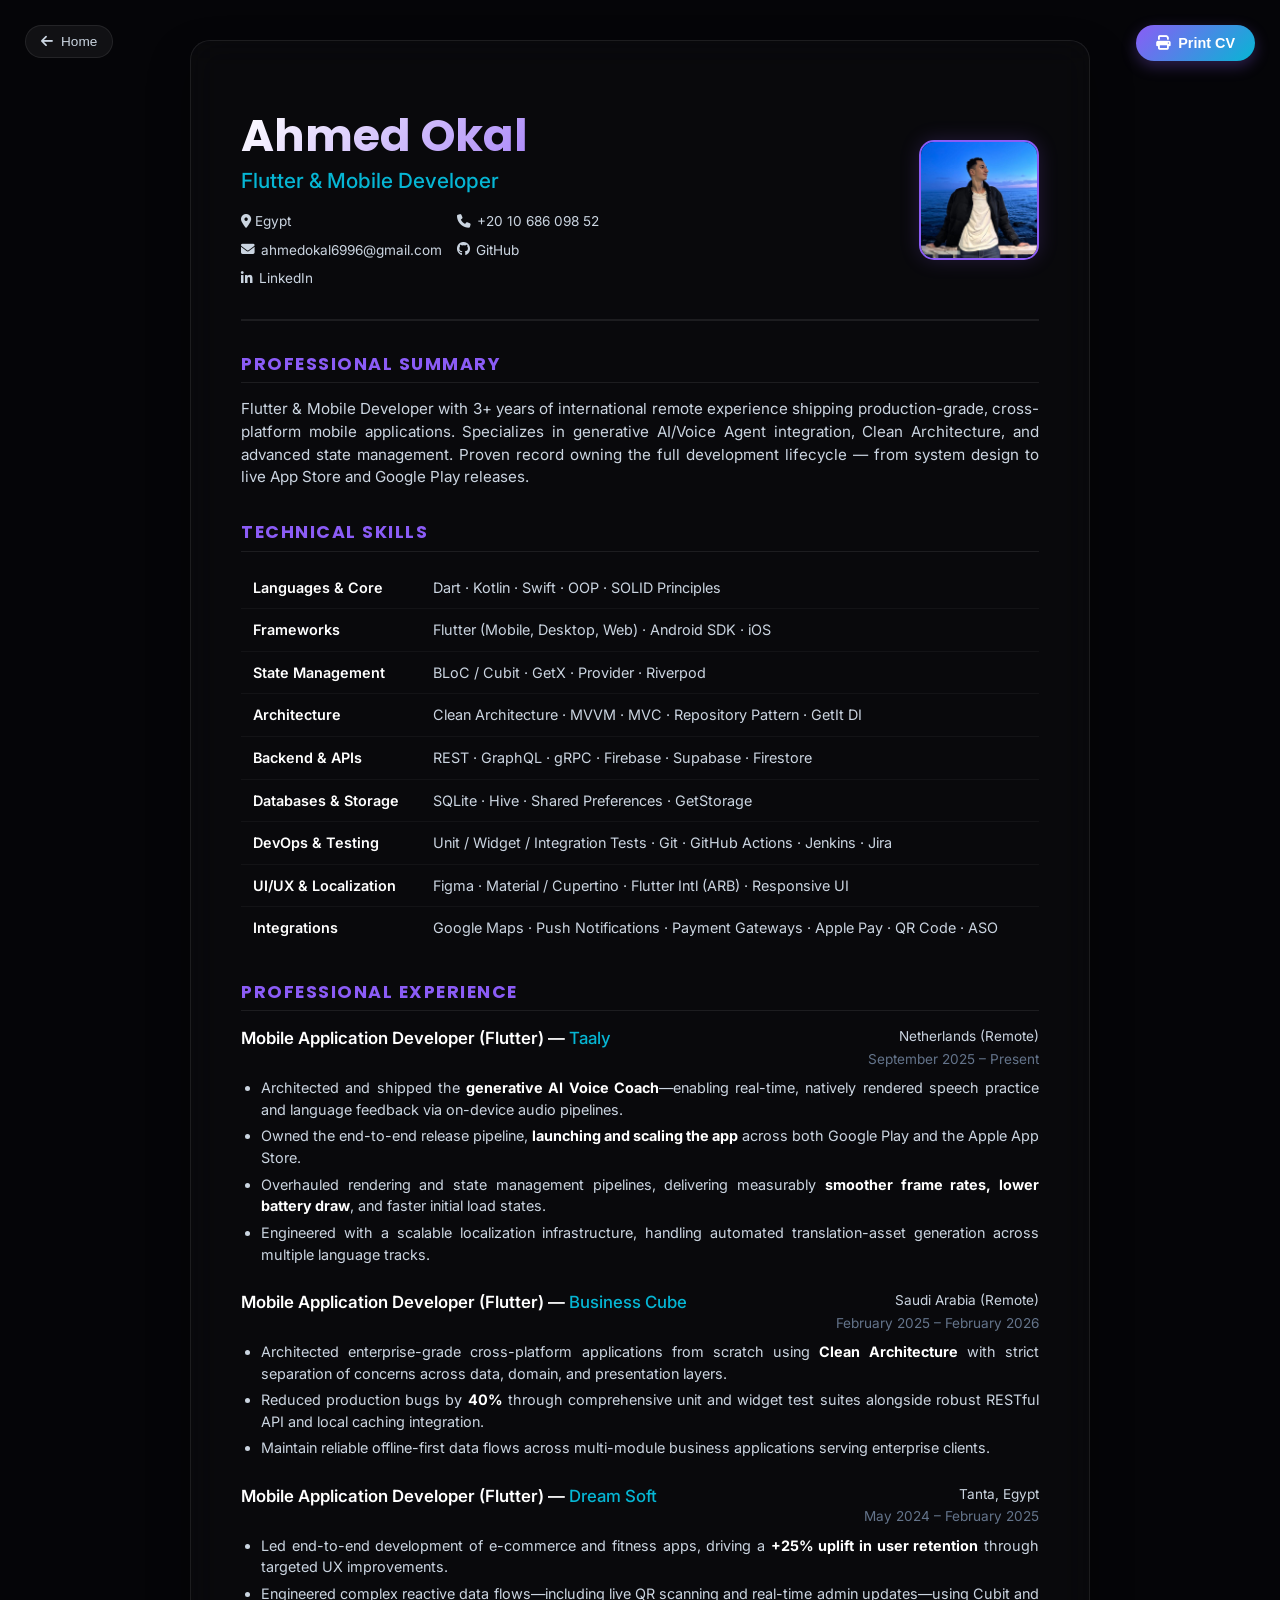
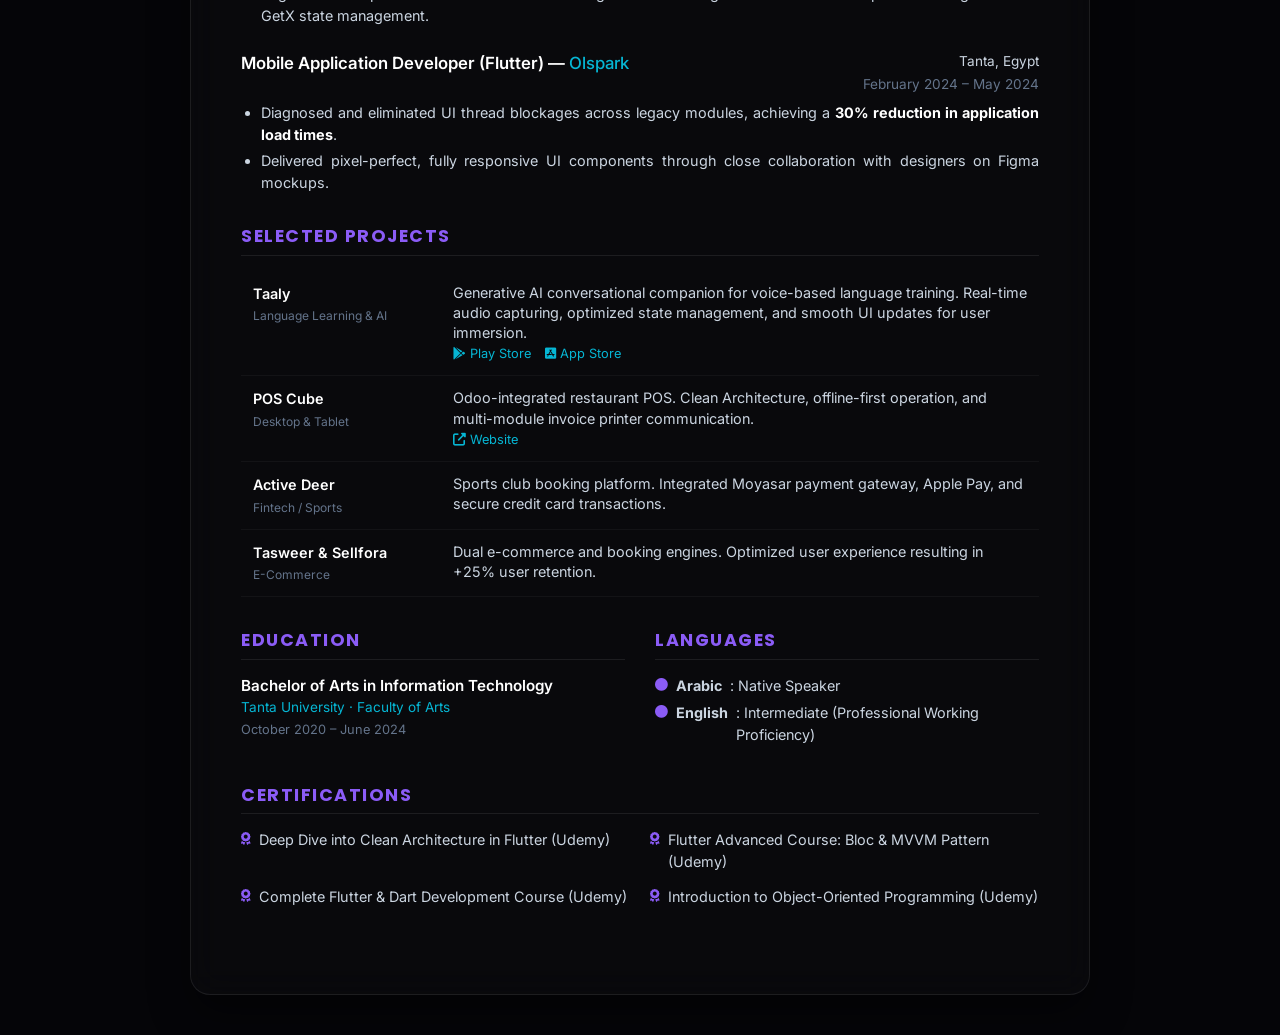
==== cv.html @ f55eb4d9 "feat: add interactive CV page and configure project workspace environment" ====
<!DOCTYPE html>
<html lang="en">
<head>
    <meta charset="UTF-8">
    <meta name="viewport" content="width=device-width, initial-scale=1.0">
    <title>Ahmed Okal | CV</title>
    <link rel="preconnect" href="https://fonts.googleapis.com">
    <link rel="preconnect" href="https://fonts.gstatic.com" crossorigin>
    <link href="https://fonts.googleapis.com/css2?family=Inter:wght@300;400;500;600;700&family=Poppins:wght@500;600;700&display=swap" rel="stylesheet">
    <link rel="stylesheet" href="https://cdnjs.cloudflare.com/ajax/libs/font-awesome/6.4.0/css/all.min.css">
    <style>
        :root {
            --bg-color: #050508;
            --container-bg: rgba(255, 255, 255, 0.02);
            --text-primary: #ffffff;
            --text-secondary: #cbd5e1;
            --text-muted: #64748b;
            --accent: #8b5cf6;
            --accent-secondary: #06b6d4;
            --border-color: rgba(255, 255, 255, 0.08);
        }

        * {
            margin: 0;
            padding: 0;
            box-sizing: border-box;
        }

        body {
            font-family: 'Inter', sans-serif;
            background-color: var(--bg-color);
            color: var(--text-primary);
            line-height: 1.5;
            padding: 40px 20px;
            display: flex;
            justify-content: center;
        }

        .cv-container {
            max-width: 900px;
            width: 100%;
            background-color: var(--container-bg);
            backdrop-filter: blur(16px);
            border: 1px solid var(--border-color);
            border-radius: 20px;
            padding: 50px;
            box-shadow: 0 20px 40px rgba(0, 0, 0, 0.4);
            position: relative;
        }

        /* Printable / Floating Action Button */
        .print-btn {
            position: absolute;
            top: 25px;
            right: 25px;
            padding: 10px 20px;
            background: linear-gradient(135deg, var(--accent), var(--accent-secondary));
            color: white;
            border: none;
            border-radius: 30px;
            font-weight: 600;
            cursor: pointer;
            display: flex;
            align-items: center;
            gap: 8px;
            box-shadow: 0 5px 15px rgba(139, 92, 246, 0.3);
            transition: transform 0.2s, box-shadow 0.2s;
            font-size: 0.9rem;
        }

        .print-btn:hover {
            transform: translateY(-2px);
            box-shadow: 0 8px 20px rgba(139, 92, 246, 0.4);
        }

        .back-btn {
            position: absolute;
            top: 25px;
            left: 25px;
            padding: 8px 15px;
            background: rgba(255, 255, 255, 0.05);
            color: var(--text-secondary);
            border: 1px solid var(--border-color);
            border-radius: 30px;
            cursor: pointer;
            display: flex;
            align-items: center;
            gap: 8px;
            font-size: 0.85rem;
            transition: all 0.2s;
        }

        .back-btn:hover {
            background: rgba(255, 255, 255, 0.1);
            color: white;
        }

        /* Header block */
        .cv-header {
            display: flex;
            justify-content: space-between;
            align-items: center;
            border-bottom: 2px solid var(--border-color);
            padding-bottom: 30px;
            margin-bottom: 30px;
            margin-top: 20px;
        }

        .header-left h1 {
            font-family: 'Poppins', sans-serif;
            font-size: 2.8rem;
            font-weight: 700;
            line-height: 1.1;
            margin-bottom: 5px;
            background: linear-gradient(135deg, #ffffff, var(--accent));
            -webkit-background-clip: text;
            -webkit-text-fill-color: transparent;
        }

        .header-left h2 {
            font-size: 1.3rem;
            color: var(--accent-secondary);
            font-weight: 500;
            margin-bottom: 15px;
        }

        .contact-info {
            display: grid;
            grid-template-columns: repeat(2, 1fr);
            gap: 8px 15px;
            font-size: 0.85rem;
            color: var(--text-secondary);
        }

        .contact-info a {
            color: var(--text-secondary);
            text-decoration: none;
            transition: color 0.2s;
            display: inline-flex;
            align-items: center;
            gap: 6px;
        }

        .contact-info a:hover {
            color: var(--accent-secondary);
        }

        .header-right {
            width: 120px;
            height: 120px;
            border-radius: 15px;
            overflow: hidden;
            border: 2px solid var(--accent);
            box-shadow: 0 0 20px rgba(139, 92, 246, 0.2);
            flex-shrink: 0;
        }

        .header-right img {
            width: 100%;
            height: 100%;
            object-fit: cover;
        }

        /* CV Sections */
        .cv-section {
            margin-bottom: 30px;
        }

        .cv-section-title {
            font-family: 'Poppins', sans-serif;
            font-size: 1.1rem;
            text-transform: uppercase;
            letter-spacing: 1.5px;
            color: var(--accent);
            margin-bottom: 15px;
            border-bottom: 1px solid var(--border-color);
            padding-bottom: 5px;
        }

        p.summary-text {
            font-size: 0.95rem;
            color: var(--text-secondary);
            text-align: justify;
        }

        /* Technical Skills Table */
        .skills-table {
            width: 100%;
            border-collapse: collapse;
            font-size: 0.9rem;
        }

        .skills-table tr {
            border-bottom: 1px solid rgba(255, 255, 255, 0.04);
        }

        .skills-table tr:last-child {
            border-bottom: none;
        }

        .skills-table td {
            padding: 10px 12px;
            vertical-align: top;
        }

        .skills-table td.cat {
            font-weight: 600;
            color: var(--text-primary);
            width: 180px;
        }

        .skills-table td.stack {
            color: var(--text-secondary);
        }

        /* Experience Items */
        .exp-item {
            margin-bottom: 25px;
        }

        .exp-item:last-child {
            margin-bottom: 0;
        }

        .exp-header {
            display: flex;
            justify-content: space-between;
            align-items: flex-start;
            margin-bottom: 8px;
        }

        .exp-title h3 {
            font-size: 1.05rem;
            font-weight: 600;
            color: var(--text-primary);
        }

        .exp-title h3 span {
            color: var(--accent-secondary);
            font-weight: 500;
        }

        .exp-meta {
            font-size: 0.85rem;
            color: var(--text-muted);
            text-align: right;
        }

        .exp-meta .loc {
            color: var(--text-secondary);
            margin-bottom: 2px;
        }

        .exp-bullets {
            padding-left: 20px;
            font-size: 0.9rem;
            color: var(--text-secondary);
        }

        .exp-bullets li {
            margin-bottom: 5px;
            text-align: justify;
        }

        .exp-bullets li strong {
            color: var(--text-primary);
        }

        /* Projects Table */
        .projects-table {
            width: 100%;
            border-collapse: collapse;
            font-size: 0.9rem;
        }

        .projects-table tr {
            border-bottom: 1px solid rgba(255, 255, 255, 0.04);
        }

        .projects-table td {
            padding: 12px;
            vertical-align: top;
        }

        .projects-table td.name {
            font-weight: 600;
            color: var(--text-primary);
            width: 200px;
        }

        .projects-table td.name span {
            display: block;
            font-size: 0.75rem;
            font-weight: 400;
            color: var(--text-muted);
            margin-top: 3px;
        }

        .projects-table td.desc {
            color: var(--text-secondary);
            line-height: 1.4;
        }

        .projects-table td.desc a {
            color: var(--accent-secondary);
            text-decoration: none;
            font-size: 0.8rem;
            margin-right: 10px;
            display: inline-flex;
            align-items: center;
            gap: 4px;
        }

        /* Side-by-side grids for bottom items */
        .cv-grid-2 {
            display: grid;
            grid-template-columns: repeat(2, 1fr);
            gap: 30px;
        }

        .list-unstyled {
            list-style: none;
            font-size: 0.9rem;
            color: var(--text-secondary);
        }

        .list-unstyled li {
            margin-bottom: 6px;
            display: flex;
            align-items: flex-start;
            gap: 8px;
        }

        .list-unstyled li i {
            color: var(--accent);
            margin-top: 4px;
            font-size: 0.8rem;
        }

        /* Print styling styles override */
        @media print {
            body {
                background-color: white !important;
                color: black !important;
                padding: 0 !important;
            }

            .cv-container {
                max-width: 100% !important;
                background-color: white !important;
                border: none !important;
                border-radius: 0 !important;
                padding: 0 !important;
                box-shadow: none !important;
            }

            .print-btn, .back-btn {
                display: none !important;
            }

            :root {
                --text-primary: #000000 !important;
                --text-secondary: #222222 !important;
                --text-muted: #555555 !important;
                --accent: #000000 !important;
                --accent-secondary: #000000 !important;
                --border-color: #dddddd !important;
                --container-bg: white !important;
            }

            .header-left h1 {
                background: none !important;
                -webkit-text-fill-color: black !important;
                color: black !important;
            }

            .header-left h2 {
                color: black !important;
            }

            .header-right {
                border-color: #555 !important;
                box-shadow: none !important;
            }

            .contact-info a {
                color: #222 !important;
            }

            .cv-section-title {
                border-bottom: 1px solid #333 !important;
                color: black !important;
            }

            .skills-table tr {
                border-bottom: 1px solid #eee !important;
            }

            .projects-table tr {
                border-bottom: 1px solid #eee !important;
            }
        }

        /* Mobile layout styling */
        @media screen and (max-width: 768px) {
            body {
                padding: 15px 10px;
            }

            .cv-container {
                padding: 30px 20px;
            }

            .cv-header {
                flex-direction: column-reverse;
                align-items: center;
                text-align: center;
                gap: 20px;
            }

            .header-right {
                width: 100px;
                height: 100px;
            }

            .contact-info {
                grid-template-columns: 1fr;
            }

            .skills-table td {
                display: block;
                padding: 6px 0;
            }

            .skills-table td.cat {
                width: 100%;
                font-weight: 700;
            }

            .exp-header {
                flex-direction: column;
                gap: 5px;
            }

            .exp-meta {
                text-align: left;
            }

            .projects-table td {
                display: block;
                padding: 8px 0;
            }

            .projects-table td.name {
                width: 100%;
            }

            .cv-grid-2 {
                grid-template-columns: 1fr;
                gap: 20px;
            }

            .print-btn {
                position: fixed;
                bottom: 20px;
                right: 20px;
                top: auto;
                z-index: 100;
            }

            .back-btn {
                position: fixed;
                bottom: 20px;
                left: 20px;
                top: auto;
                z-index: 100;
            }
        }
    </style>
</head>
<body>

    <button class="back-btn" onclick="window.location.href='index.html'"><i class="fas fa-arrow-left"></i> Home</button>
    <button class="print-btn" onclick="window.print()"><i class="fas fa-print"></i> Print CV</button>

    <div class="cv-container">
        <!-- Header -->
        <header class="cv-header">
            <div class="header-left">
                <h1>Ahmed Okal</h1>
                <h2>Flutter & Mobile Developer</h2>
                <div class="contact-info">
                    <span><i class="fas fa-map-marker-alt"></i> Egypt</span>
                    <a href="tel:+201068609852"><i class="fas fa-phone"></i> +20 10 686 098 52</a>
                    <a href="mailto:ahmedokal6996@gmail.com"><i class="fas fa-envelope"></i> ahmedokal6996@gmail.com</a>
                    <a href="https://github.com/ahmed-okal" target="_blank"><i class="fab fa-github"></i> GitHub</a>
                    <a href="https://www.linkedin.com/in/ahmed-okal/" target="_blank"><i class="fab fa-linkedin-in"></i> LinkedIn</a>
                </div>
            </div>
            <div class="header-right">
                <img src="assets/me/me.jpeg" alt="Ahmed Okal">
            </div>
        </header>

        <!-- Professional Summary -->
        <section class="cv-section">
            <h2 class="cv-section-title">Professional Summary</h2>
            <p class="summary-text">
                Flutter & Mobile Developer with 3+ years of international remote experience shipping production-grade, cross-platform mobile applications. Specializes in generative AI/Voice Agent integration, Clean Architecture, and advanced state management. Proven record owning the full development lifecycle — from system design to live App Store and Google Play releases.
            </p>
        </section>

        <!-- Technical Skills -->
        <section class="cv-section">
            <h2 class="cv-section-title">Technical Skills</h2>
            <table class="skills-table">
                <tr>
                    <td class="cat">Languages & Core</td>
                    <td class="stack">Dart · Kotlin · Swift · OOP · SOLID Principles</td>
                </tr>
                <tr>
                    <td class="cat">Frameworks</td>
                    <td class="stack">Flutter (Mobile, Desktop, Web) · Android SDK · iOS</td>
                </tr>
                <tr>
                    <td class="cat">State Management</td>
                    <td class="stack">BLoC / Cubit · GetX · Provider · Riverpod</td>
                </tr>
                <tr>
                    <td class="cat">Architecture</td>
                    <td class="stack">Clean Architecture · MVVM · MVC · Repository Pattern · GetIt DI</td>
                </tr>
                <tr>
                    <td class="cat">Backend & APIs</td>
                    <td class="stack">REST · GraphQL · gRPC · Firebase · Supabase · Firestore</td>
                </tr>
                <tr>
                    <td class="cat">Databases & Storage</td>
                    <td class="stack">SQLite · Hive · Shared Preferences · GetStorage</td>
                </tr>
                <tr>
                    <td class="cat">DevOps & Testing</td>
                    <td class="stack">Unit / Widget / Integration Tests · Git · GitHub Actions · Jenkins · Jira</td>
                </tr>
                <tr>
                    <td class="cat">UI/UX & Localization</td>
                    <td class="stack">Figma · Material / Cupertino · Flutter Intl (ARB) · Responsive UI</td>
                </tr>
                <tr>
                    <td class="cat">Integrations</td>
                    <td class="stack">Google Maps · Push Notifications · Payment Gateways · Apple Pay · QR Code · ASO</td>
                </tr>
            </table>
        </section>

        <!-- Professional Experience -->
        <section class="cv-section">
            <h2 class="cv-section-title">Professional Experience</h2>

            <div class="exp-item">
                <div class="exp-header">
                    <div class="exp-title">
                        <h3>Mobile Application Developer (Flutter) — <span>Taaly</span></h3>
                    </div>
                    <div class="exp-meta">
                        <div class="loc">Netherlands (Remote)</div>
                        <div>September 2025 – Present</div>
                    </div>
                </div>
                <ul class="exp-bullets">
                    <li>Architected and shipped the <strong>generative AI Voice Coach</strong>—enabling real-time, natively rendered speech practice and language feedback via on-device audio pipelines.</li>
                    <li>Owned the end-to-end release pipeline, <strong>launching and scaling the app</strong> across both Google Play and the Apple App Store.</li>
                    <li>Overhauled rendering and state management pipelines, delivering measurably <strong>smoother frame rates, lower battery draw</strong>, and faster initial load states.</li>
                    <li>Engineered with a scalable localization infrastructure, handling automated translation-asset generation across multiple language tracks.</li>
                </ul>
            </div>

            <div class="exp-item">
                <div class="exp-header">
                    <div class="exp-title">
                        <h3>Mobile Application Developer (Flutter) — <span>Business Cube</span></h3>
                    </div>
                    <div class="exp-meta">
                        <div class="loc">Saudi Arabia (Remote)</div>
                        <div>February 2025 – February 2026</div>
                    </div>
                </div>
                <ul class="exp-bullets">
                    <li>Architected enterprise-grade cross-platform applications from scratch using <strong>Clean Architecture</strong> with strict separation of concerns across data, domain, and presentation layers.</li>
                    <li>Reduced production bugs by <strong>40%</strong> through comprehensive unit and widget test suites alongside robust RESTful API and local caching integration.</li>
                    <li>Maintain reliable offline-first data flows across multi-module business applications serving enterprise clients.</li>
                </ul>
            </div>

            <div class="exp-item">
                <div class="exp-header">
                    <div class="exp-title">
                        <h3>Mobile Application Developer (Flutter) — <span>Dream Soft</span></h3>
                    </div>
                    <div class="exp-meta">
                        <div class="loc">Tanta, Egypt</div>
                        <div>May 2024 – February 2025</div>
                    </div>
                </div>
                <ul class="exp-bullets">
                    <li>Led end-to-end development of e-commerce and fitness apps, driving a <strong>+25% uplift in user retention</strong> through targeted UX improvements.</li>
                    <li>Engineered complex reactive data flows—including live QR scanning and real-time admin updates—using Cubit and GetX state management.</li>
                </ul>
            </div>

            <div class="exp-item">
                <div class="exp-header">
                    <div class="exp-title">
                        <h3>Mobile Application Developer (Flutter) — <span>Olspark</span></h3>
                    </div>
                    <div class="exp-meta">
                        <div class="loc">Tanta, Egypt</div>
                        <div>February 2024 – May 2024</div>
                    </div>
                </div>
                <ul class="exp-bullets">
                    <li>Diagnosed and eliminated UI thread blockages across legacy modules, achieving a <strong>30% reduction in application load times</strong>.</li>
                    <li>Delivered pixel-perfect, fully responsive UI components through close collaboration with designers on Figma mockups.</li>
                </ul>
            </div>
        </section>

        <!-- Selected Projects -->
        <section class="cv-section">
            <h2 class="cv-section-title">Selected Projects</h2>
            <table class="projects-table">
                <tr>
                    <td class="name">Taaly<span>Language Learning & AI</span></td>
                    <td class="desc">
                        Generative AI conversational companion for voice-based language training. Real-time audio capturing, optimized state management, and smooth UI updates for user immersion.
                        <br>
                        <a href="https://play.google.com/store/search?q=Taaly&c=apps" target="_blank"><i class="fab fa-google-play"></i> Play Store</a>
                        <a href="https://apps.apple.com/eg/app/taaly/id6451190448" target="_blank"><i class="fab fa-app-store-ios"></i> App Store</a>
                    </td>
                </tr>
                <tr>
                    <td class="name">POS Cube<span>Desktop & Tablet</span></td>
                    <td class="desc">
                        Odoo-integrated restaurant POS. Clean Architecture, offline-first operation, and multi-module invoice printer communication.
                        <br>
                        <a href="https://pos.absat-erp.com/" target="_blank"><i class="fas fa-external-link-alt"></i> Website</a>
                    </td>
                </tr>
                <tr>
                    <td class="name">Active Deer<span>Fintech / Sports</span></td>
                    <td class="desc">
                        Sports club booking platform. Integrated Moyasar payment gateway, Apple Pay, and secure credit card transactions.
                    </td>
                </tr>
                <tr>
                    <td class="name">Tasweer & Sellfora<span>E-Commerce</span></td>
                    <td class="desc">
                        Dual e-commerce and booking engines. Optimized user experience resulting in +25% user retention.
                    </td>
                </tr>
            </table>
        </section>

        <!-- Education, Certifications & Languages -->
        <div class="cv-grid-2">
            <section class="cv-section">
                <h2 class="cv-section-title">Education</h2>
                <div class="exp-item">
                    <h3 style="font-size: 0.95rem; font-weight: 600; color: var(--text-primary);">Bachelor of Arts in Information Technology</h3>
                    <p style="font-size: 0.85rem; color: var(--accent-secondary); margin-bottom: 2px;">Tanta University · Faculty of Arts</p>
                    <p style="font-size: 0.8rem; color: var(--text-muted);">October 2020 – June 2024</p>
                </div>
            </section>

            <section class="cv-section">
                <h2 class="cv-section-title">Languages</h2>
                <ul class="list-unstyled">
                    <li><i class="fas fa-circle"></i> <strong>Arabic</strong>: Native Speaker</li>
                    <li><i class="fas fa-circle"></i> <strong>English</strong>: Intermediate (Professional Working Proficiency)</li>
                </ul>
            </section>
        </div>

        <section class="cv-section">
            <h2 class="cv-section-title">Certifications</h2>
            <ul class="list-unstyled" style="display: grid; grid-template-columns: repeat(2, 1fr); gap: 8px 20px;">
                <li><i class="fas fa-award"></i> Deep Dive into Clean Architecture in Flutter (Udemy)</li>
                <li><i class="fas fa-award"></i> Flutter Advanced Course: Bloc & MVVM Pattern (Udemy)</li>
                <li><i class="fas fa-award"></i> Complete Flutter & Dart Development Course (Udemy)</li>
                <li><i class="fas fa-award"></i> Introduction to Object-Oriented Programming (Udemy)</li>
            </ul>
        </section>
    </div>

</body>
</html>
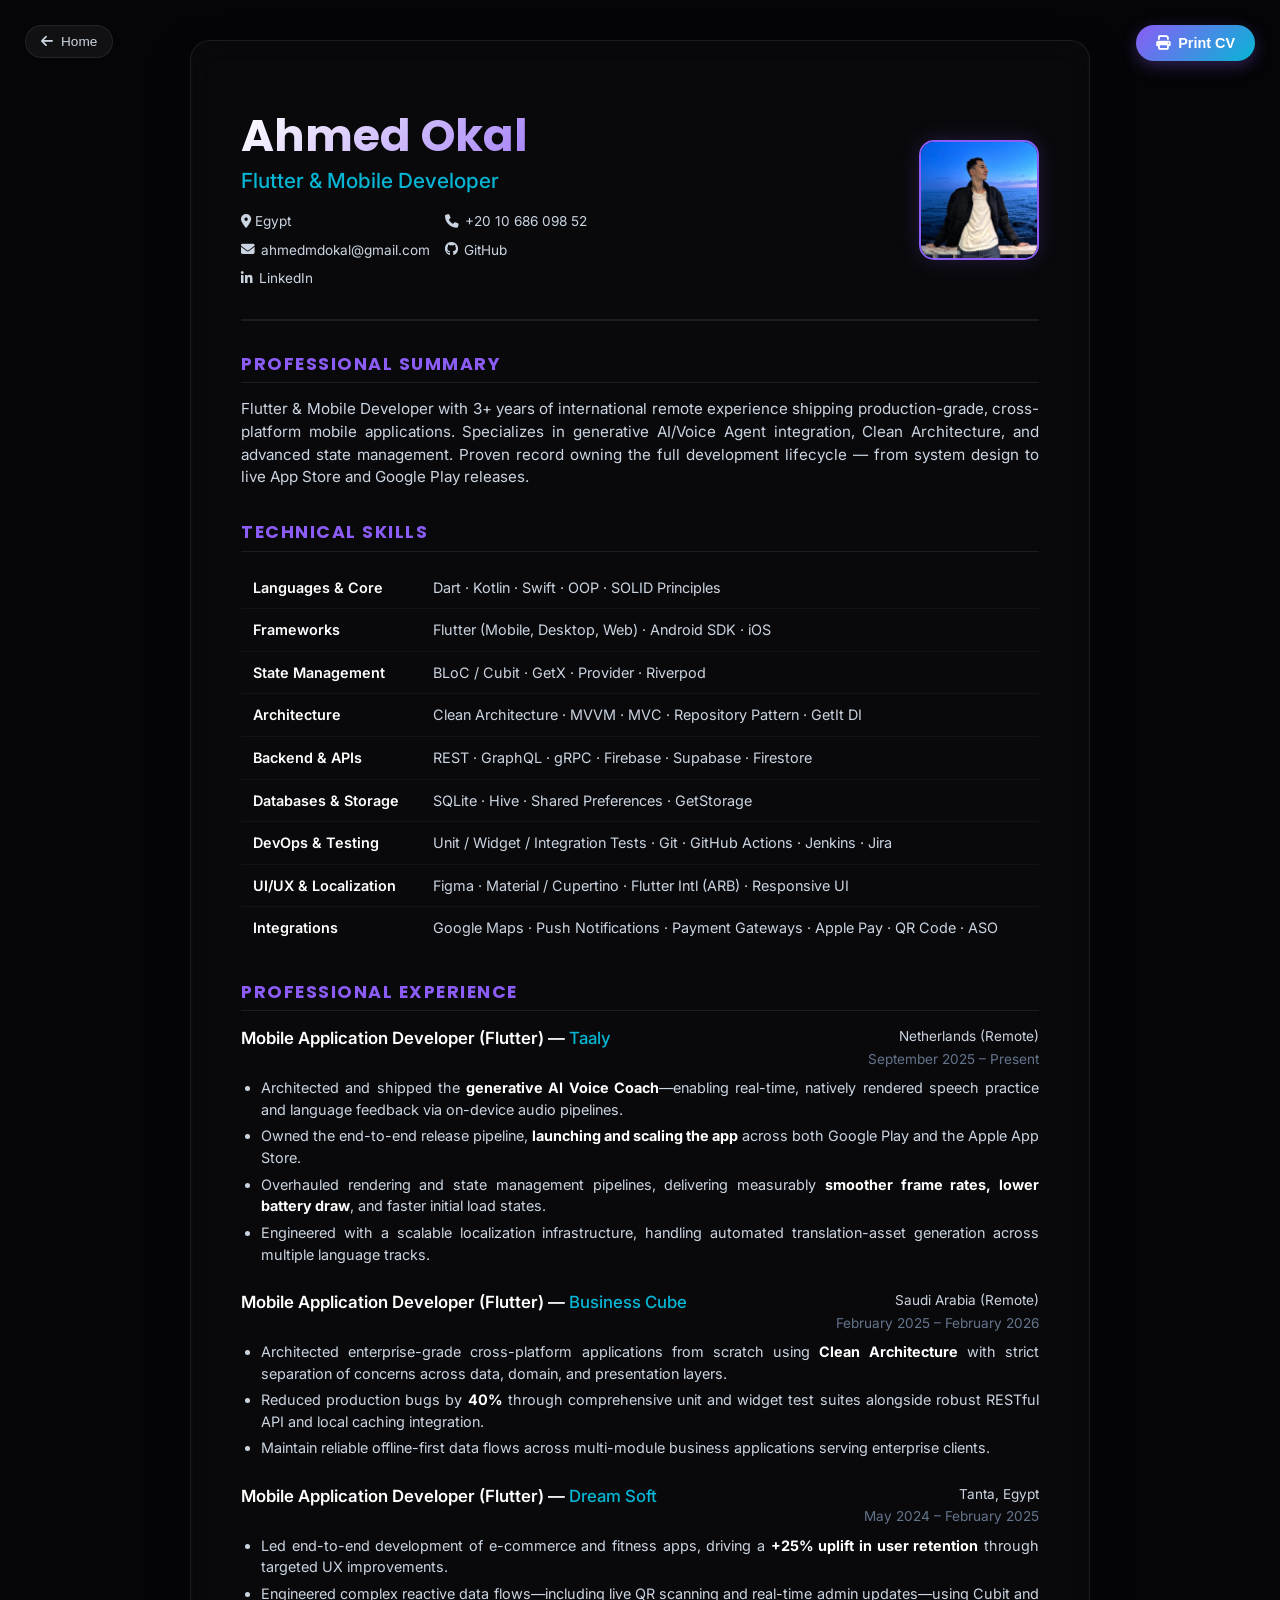
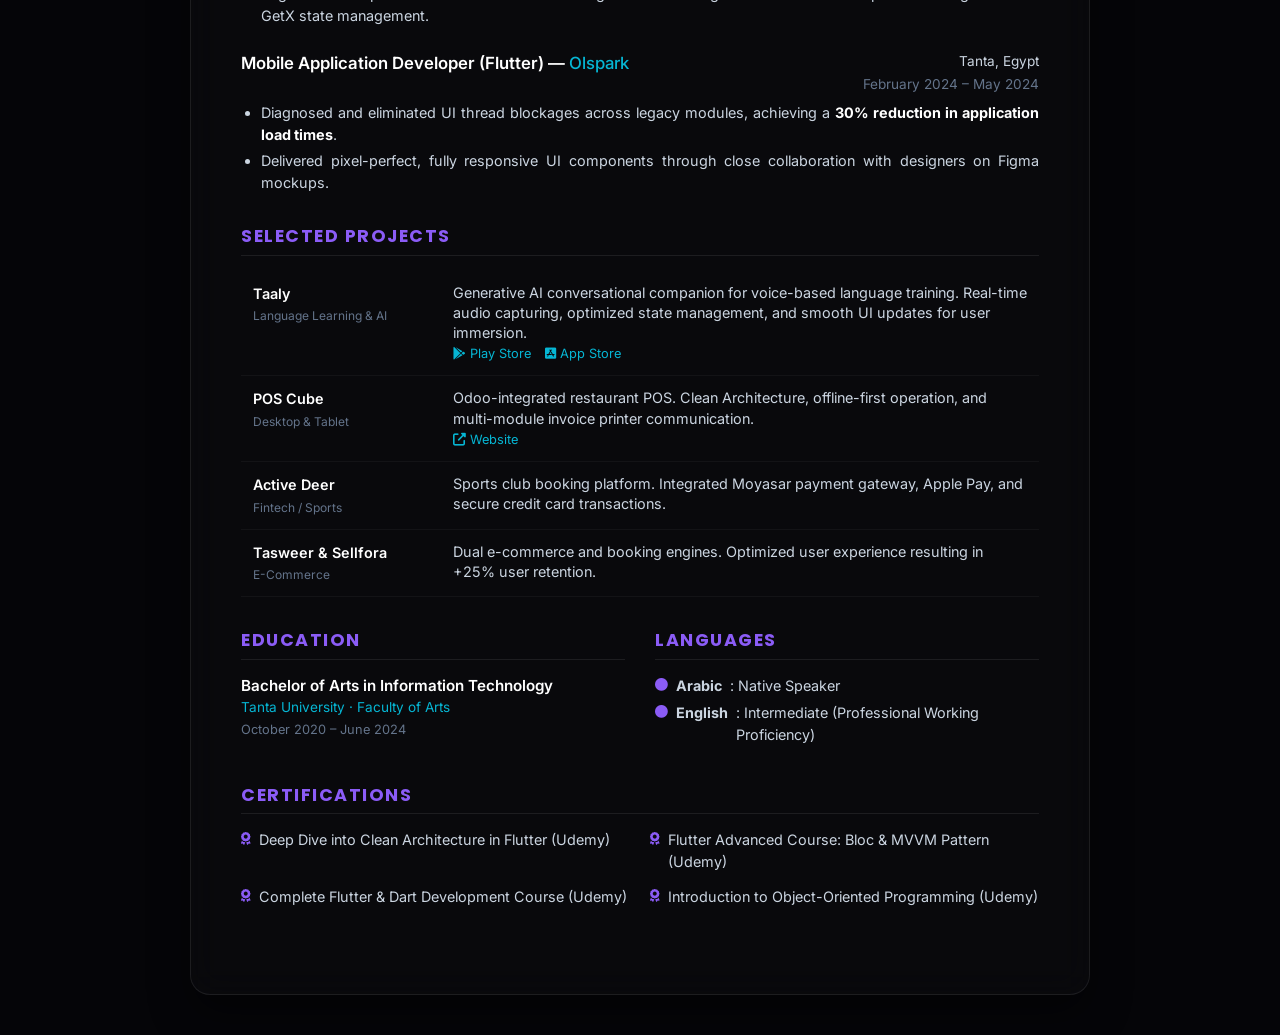
==== commit f494d8a1: "fix: update contact email address in cv.html and index.html and refresh pdf assets" ====
--- a/cv.html
+++ b/cv.html
@@ -492,7 +492,7 @@
                 <div class="contact-info">
                     <span><i class="fas fa-map-marker-alt"></i> Egypt</span>
                     <a href="tel:+201068609852"><i class="fas fa-phone"></i> +20 10 686 098 52</a>
-                    <a href="mailto:ahmedokal6996@gmail.com"><i class="fas fa-envelope"></i> ahmedokal6996@gmail.com</a>
+                    <a href="mailto:ahmedmdokal@gmail.com"><i class="fas fa-envelope"></i> ahmedmdokal@gmail.com</a>
                     <a href="https://github.com/ahmed-okal" target="_blank"><i class="fab fa-github"></i> GitHub</a>
                     <a href="https://www.linkedin.com/in/ahmed-okal/" target="_blank"><i class="fab fa-linkedin-in"></i> LinkedIn</a>
                 </div>
